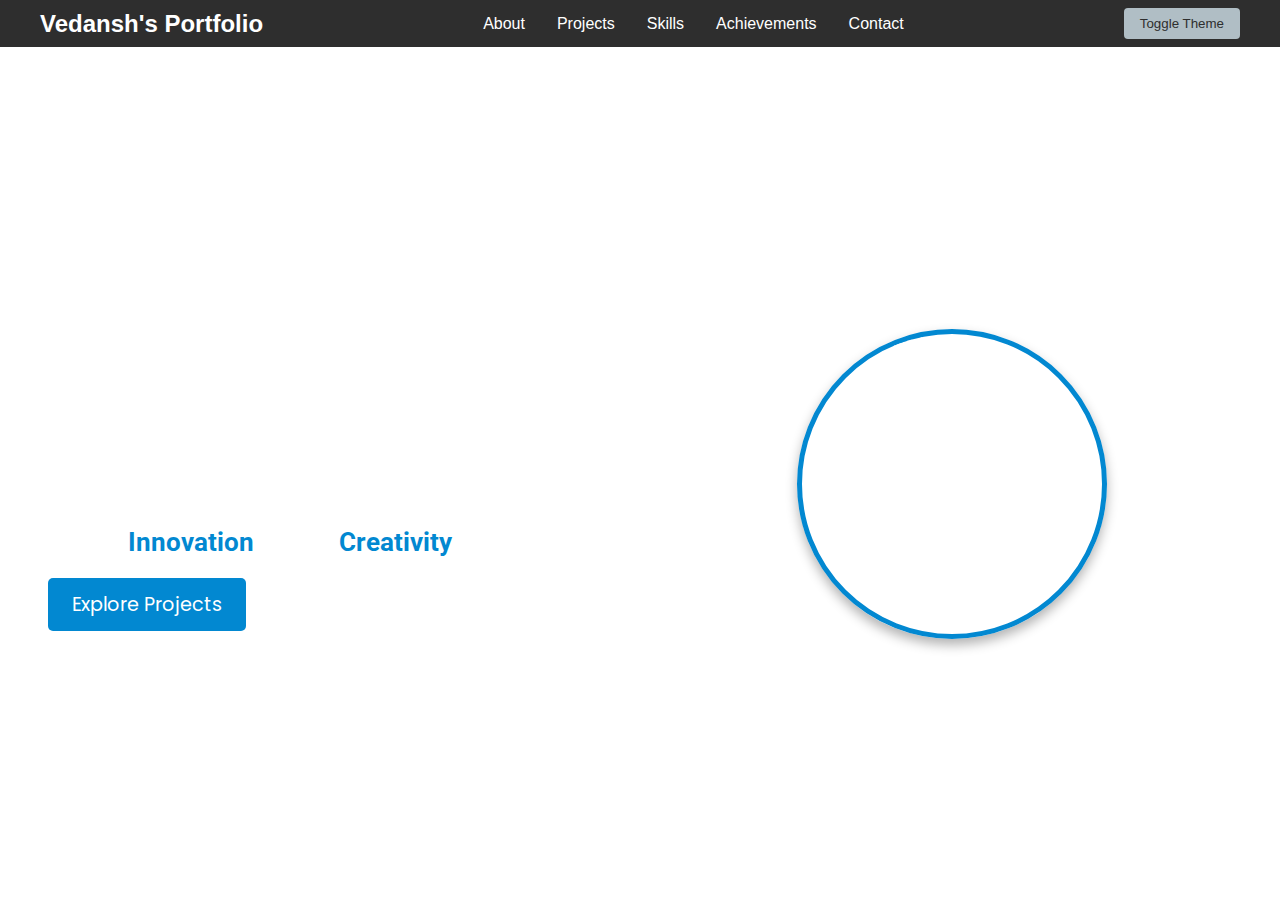
==== web2/index.html @ f6ae60c2 "web2 skeliton code" ====
<!DOCTYPE html>
<html lang="en">
<head>
    <meta charset="UTF-8">
    <meta name="viewport" content="width=device-width, initial-scale=1.0">
    <link rel="stylesheet" href="css/style.css">
    <link href="https://fonts.googleapis.com/css2?family=Poppins:wght@400;600&family=Roboto:wght@300;400&display=swap" rel="stylesheet">
    <link rel="stylesheet" href="https://cdnjs.cloudflare.com/ajax/libs/font-awesome/5.15.3/css/all.min.css">
    <title>Portfolio</title>
</head>
<body>
    <nav class="navbar">
        <div class="nav-container">
            <a href="#" class="logo">Vedansh's Portfolio</a>
            <ul class="nav-links">
                <li><a href="#about">About</a></li>
                <li><a href="#projects">Projects</a></li>
                <li><a href="#skills">Skills</a></li>
                <li><a href="#achievements">Achievements</a></li>
                <li><a href="#contact">Contact</a></li>
            </ul>
            <button class="theme-toggle">Toggle Theme</button>
        </div>
    </nav>
    <section class="hero" id="hero-section">
        <div class="hero-content">
            <h1 class="hero-title">Welcome to My Portfolio</h1>
            <p class="hero-subtitle">
                Where <span class="highlight">Innovation</span> meets <span class="highlight">Creativity</span>.
            </p>
            <button class="cta-button" onclick="scrollToSection('projects')">Explore Projects</button>
        </div>
        <div class="hero-visual">
            <img src="/image/headshot.png" alt="Vedansh Headshot" class="headshot">
        </div>
    </section>

    <script src="/js/script.js"></script>
</body>
</html>
---- web2/css/style.css ----
:root {
    --coffee-brown: #4E342E;
    --latte-beige: #D7CCC8;
    --espresso-black: #2E2E2E;
    --metallic-silver: #B0BEC5;
    --robot-blue: #0288D1;
    --copper-glow: #FF8A65;
    --steamed-milk-white: #FFFFFF;
    --coffee-cream: #E0E0E0;
}

body {
    margin: 0;
    font-family: 'Arial', sans-serif;
}

body.dark-theme {
    background-color: var(--espresso-black);
    color: var(--coffee-cream);
}

.navbar {
    background-color: var(--espresso-black);
    padding: 0.5rem 1rem;
    position: sticky;
    top: 0;
    z-index: 1000;
    display: flex;
    align-items: center;
    justify-content: center;
    color: var(--steamed-milk-white);
}

.nav-container {
    max-width: 1200px;
    width: 100%;
    display: flex;
    justify-content: space-between;
    align-items: center;
}

.logo {
    font-size: 1.5rem;
    font-weight: bold;
    text-decoration: none;
    color: var(--steamed-milk-white);
}

.nav-links {
    list-style: none;
    display: flex;
    margin: 0;
    padding: 0;
}

.nav-links li {
    margin: 0 1rem;
}

.nav-links a {
    text-decoration: none;
    color: var(--steamed-milk-white);
    transition: color 0.3s;
}

.nav-links a:hover {
    color: var(--robot-blue);
}

.theme-toggle {
    background-color: var(--metallic-silver);
    color: var(--espresso-black);
    border: none;
    padding: 0.5rem 1rem;
    cursor: pointer;
    border-radius: 4px;
    transition: background-color 0.3s;
}

.theme-toggle:hover {
    background-color: var(--copper-glow);
    color: var(--steamed-milk-white);
}

.hero {
    display: flex;
    flex-wrap: wrap;
    justify-content: space-between;
    align-items: center;
    padding: 2rem;
    background-image: url('/image/herolightbg.webp');
    background-size: cover;
    background-position: center;
    color: var(--steamed-milk-white);
    min-height: 90vh;
    overflow: hidden;
    transition: background-image 0.3s ease-in-out;
}

.hero-content {
    flex: 1;
    padding: 1rem;
    text-align: left;
}

.hero-title {
    font-size: 3.5rem;
    font-weight: bold;
    font-family: 'Poppins', sans-serif;
    margin: 0;
    color: var(--steamed-milk-white);
}

.hero-subtitle {
    font-size: 1.6rem;
    margin: 1rem 0;
    font-family: 'Roboto', sans-serif;
    line-height: 1.5;
}

.highlight {
    color: var(--robot-blue);
    font-weight: bold;
}

.cta-button {
    background-color: var(--robot-blue);
    color: var(--steamed-milk-white);
    border: none;
    padding: 0.75rem 1.5rem;
    font-size: 1.2rem;
    font-family: 'Poppins', sans-serif;
    border-radius: 5px;
    cursor: pointer;
    transition: background-color 0.3s, transform 0.3s;
}

.cta-button:hover {
    background-color: var(--copper-glow);
    transform: scale(1.05);
}

.hero-visual {
    flex: 1;
    display: flex;
    justify-content: center;
    align-items: center;
}

.headshot {
    width: 300px;
    height: 300px;
    border-radius: 50%;
    border: 5px solid var(--robot-blue);
    object-fit: cover;
    box-shadow: 0 6px 12px rgba(0, 0, 0, 0.3);
}
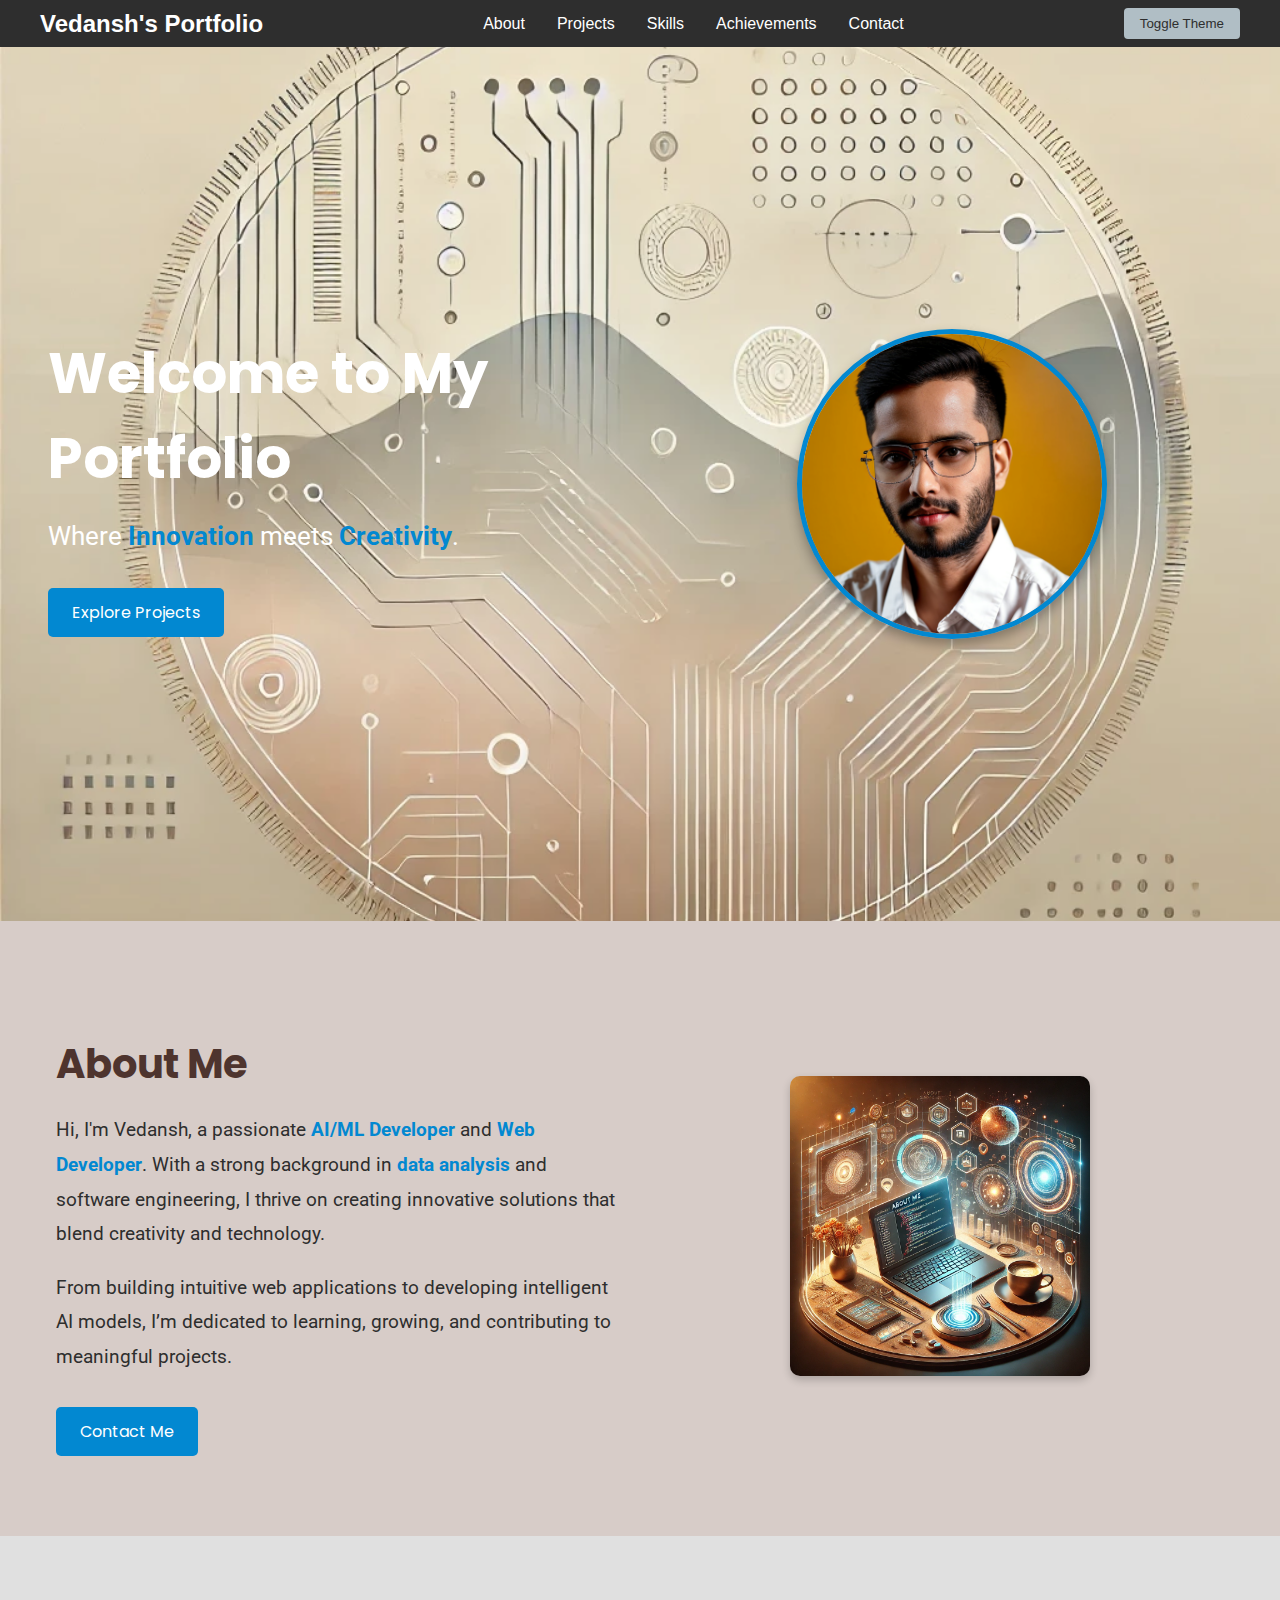
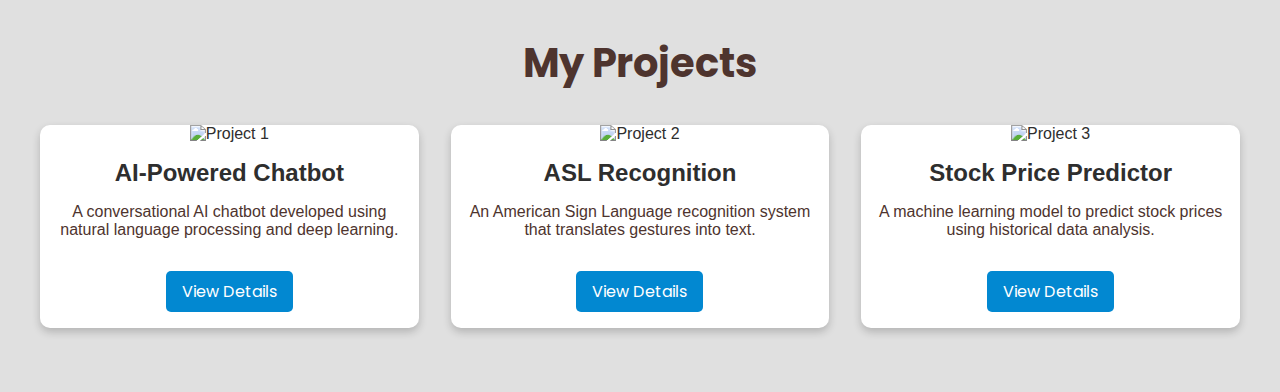
==== commit cac26bfb: "web 2 completed till project section" ====
--- a/web2/index.html
+++ b/web2/index.html
@@ -3,7 +3,7 @@
 <head>
     <meta charset="UTF-8">
     <meta name="viewport" content="width=device-width, initial-scale=1.0">
-    <link rel="stylesheet" href="css/style.css">
+    <link rel="stylesheet" href="/web2/css/style.css">
     <link href="https://fonts.googleapis.com/css2?family=Poppins:wght@400;600&family=Roboto:wght@300;400&display=swap" rel="stylesheet">
     <link rel="stylesheet" href="https://cdnjs.cloudflare.com/ajax/libs/font-awesome/5.15.3/css/all.min.css">
     <title>Portfolio</title>
@@ -31,10 +31,62 @@
             <button class="cta-button" onclick="scrollToSection('projects')">Explore Projects</button>
         </div>
         <div class="hero-visual">
-            <img src="/image/headshot.png" alt="Vedansh Headshot" class="headshot">
+            <img src="/web2/image/headshot.png" alt="Vedansh Headshot" class="headshot">
         </div>
     </section>
+    <section class="about" id="about">
+        <div class="about-container">
+            <div class="about-content">
+                <h2 class="about-title">About Me</h2>
+                <p class="about-text">
+                    Hi, I'm Vedansh, a passionate <span class="highlight">AI/ML Developer</span> and <span class="highlight">Web Developer</span>.
+                    With a strong background in <span class="highlight">data analysis</span> and software engineering, 
+                    I thrive on creating innovative solutions that blend creativity and technology.
+                </p>
+                <p class="about-text">
+                    From building intuitive web applications to developing intelligent AI models, 
+                    I’m dedicated to learning, growing, and contributing to meaningful projects.
+                </p>
+                <a href="#contact" class="cta-button">Contact Me</a>
+            </div>
+            <div class="about-visual">
+                <img src="/web2/image/Aboutme.webp" alt="Vedansh" class="about-image">
+            </div>
+        </div>
+    </section>
+    <section class="projects" id="projects">
+        <div class="projects-container">
+            <h2 class="projects-title">My Projects</h2>
+            <div class="projects-grid">
+                <div class="project-card">
+                    <img src="/image/project1.jpg" alt="Project 1" class="project-image">
+                    <h3 class="project-name">AI-Powered Chatbot</h3>
+                    <p class="project-description">
+                        A conversational AI chatbot developed using natural language processing and deep learning.
+                    </p>
+                    <a href="#" class="project-link">View Details</a>
+                </div>
+                <div class="project-card">
+                    <img src="/image/project2.jpg" alt="Project 2" class="project-image">
+                    <h3 class="project-name">ASL Recognition</h3>
+                    <p class="project-description">
+                        An American Sign Language recognition system that translates gestures into text.
+                    </p>
+                    <a href="#" class="project-link">View Details</a>
+                </div>
+                <div class="project-card">
+                    <img src="/image/project3.jpg" alt="Project 3" class="project-image">
+                    <h3 class="project-name">Stock Price Predictor</h3>
+                    <p class="project-description">
+                        A machine learning model to predict stock prices using historical data analysis.
+                    </p>
+                    <a href="#" class="project-link">View Details</a>
+                </div>
+            </div>
+        </div>
+    </section>
+    
 
-    <script src="/js/script.js"></script>
+    <script src="/web2/js/script.js"></script>
 </body>
 </html>
--- a/web2/css/style.css
+++ b/web2/css/style.css
@@ -88,7 +88,7 @@
     justify-content: space-between;
     align-items: center;
     padding: 2rem;
-    background-image: url('/image/herolightbg.webp');
+    background-image: url('/web2/image/herolightbg.webp');
     background-size: cover;
     background-position: center;
     color: var(--steamed-milk-white);
@@ -155,3 +155,158 @@
     object-fit: cover;
     box-shadow: 0 6px 12px rgba(0, 0, 0, 0.3);
 }
+
+/* About Section Styling */
+.about {
+    padding: 4rem 2rem;
+    background-color: var(--latte-beige);
+    color: var(--espresso-black);
+}
+
+.about-container {
+    display: flex;
+    flex-wrap: wrap;
+    justify-content: space-between;
+    align-items: center;
+    max-width: 1200px;
+    margin: 0 auto;
+}
+
+.about-content {
+    flex: 1;
+    padding: 1rem;
+}
+
+.about-title {
+    font-size: 2.5rem;
+    font-weight: bold;
+    margin-bottom: 1rem;
+    font-family: 'Poppins', sans-serif;
+    color: var(--coffee-brown);
+}
+
+.about-text {
+    font-size: 1.2rem;
+    line-height: 1.8;
+    margin-bottom: 1rem;
+    font-family: 'Roboto', sans-serif;
+}
+
+.highlight {
+    color: var(--robot-blue);
+    font-weight: bold;
+}
+
+.about-visual {
+    flex: 1;
+    text-align: center;
+    padding: 1rem;
+}
+
+.about-image {
+    width: 300px;
+    height: auto;
+    border-radius: 10px;
+    box-shadow: 0 4px 8px rgba(0, 0, 0, 0.2);
+    transition: transform 0.3s;
+}
+
+.about-image:hover {
+    transform: scale(1.05);
+}
+
+/* Call-to-action button */
+.cta-button {
+    background-color: var(--robot-blue);
+    color: var(--steamed-milk-white);
+    text-decoration: none;
+    padding: 0.75rem 1.5rem;
+    font-size: 1rem;
+    border-radius: 5px;
+    font-family: 'Poppins', sans-serif;
+    display: inline-block;
+    margin-top: 1rem;
+    transition: background-color 0.3s, transform 0.3s;
+}
+
+.cta-button:hover {
+    background-color: var(--copper-glow);
+    transform: scale(1.05);
+}
+/* Projects Section Styling */
+.projects {
+    padding: 4rem 2rem;
+    background-color: var(--coffee-cream);
+    color: var(--espresso-black);
+}
+
+.projects-container {
+    max-width: 1200px;
+    margin: 0 auto;
+    text-align: center;
+}
+
+.projects-title {
+    font-size: 2.5rem;
+    font-weight: bold;
+    font-family: 'Poppins', sans-serif;
+    margin-bottom: 2rem;
+    color: var(--coffee-brown);
+}
+
+.projects-grid {
+    display: grid;
+    grid-template-columns: repeat(auto-fit, minmax(300px, 1fr));
+    gap: 2rem;
+    align-items: start;
+}
+
+.project-card {
+    background-color: var(--steamed-milk-white);
+    border-radius: 10px;
+    box-shadow: 0 4px 8px rgba(0, 0, 0, 0.2);
+    overflow: hidden;
+    transition: transform 0.3s, box-shadow 0.3s;
+}
+
+.project-card:hover {
+    transform: scale(1.05);
+    box-shadow: 0 6px 12px rgba(0, 0, 0, 0.3);
+}
+
+.project-image {
+    width: 100%;
+    height: 200px;
+    object-fit: cover;
+}
+
+.project-name {
+    font-size: 1.5rem;
+    font-weight: bold;
+    margin: 1rem 0;
+    color: var(--espresso-black);
+}
+
+.project-description {
+    font-size: 1rem;
+    margin: 0 1rem 1rem;
+    color: var(--coffee-brown);
+}
+
+.project-link {
+    display: inline-block;
+    margin: 1rem;
+    padding: 0.5rem 1rem;
+    background-color: var(--robot-blue);
+    color: var(--steamed-milk-white);
+    text-decoration: none;
+    font-size: 1rem;
+    font-family: 'Poppins', sans-serif;
+    border-radius: 5px;
+    transition: background-color 0.3s, transform 0.3s;
+}
+
+.project-link:hover {
+    background-color: var(--copper-glow);
+    transform: scale(1.05);
+}
